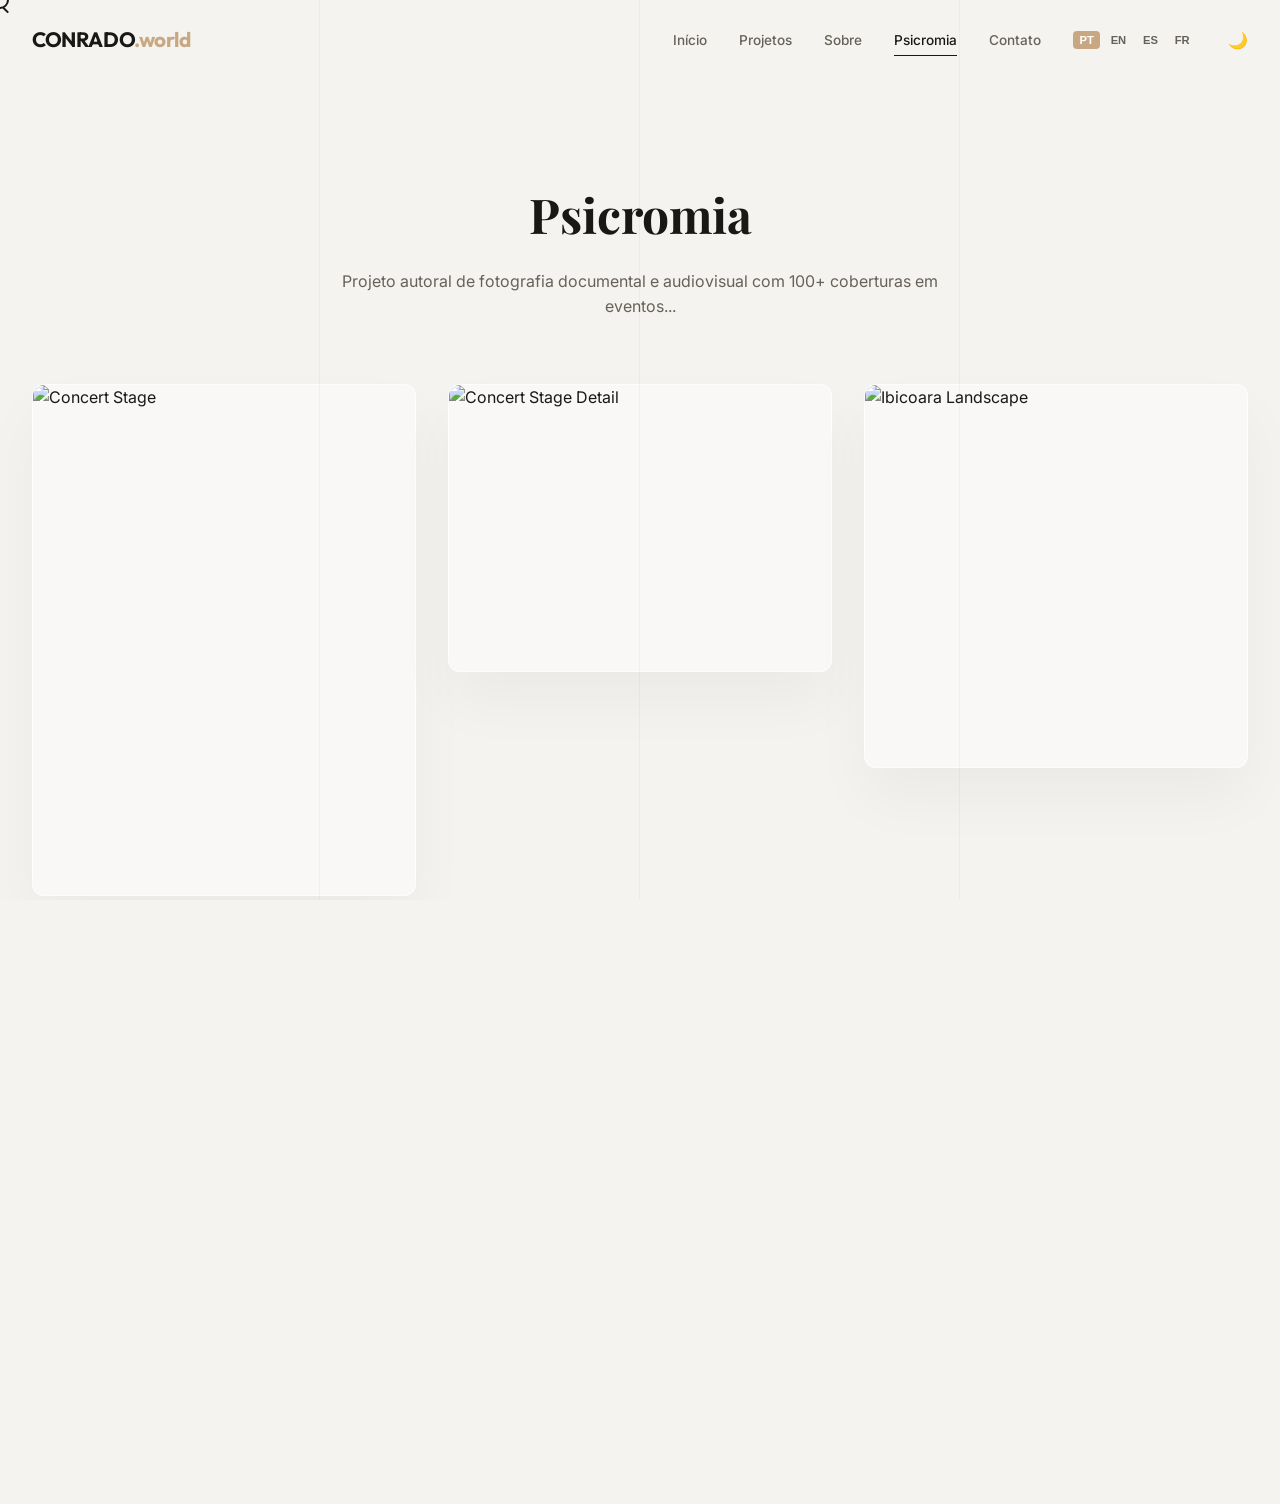
==== pages/fotografia.html @ 5602d6cd "Conrado Portfolio V1" ====
<!DOCTYPE html>
<html lang="pt">
<head>
  <meta charset="UTF-8">
  <meta name="viewport" content="width=device-width, initial-scale=1.0">
  <title>Psicromia — Fotografia Documental & Audiovisual</title>
  
  <link rel="stylesheet" href="../style.css">
  <style>
    /* Fullscreen editorial masonry/grid style for Psicromia gallery */
    .gallery-container {
      max-width: 1400px;
      margin: 4rem auto;
      padding: 0 var(--gutter);
    }
    
    .gallery-header {
      margin-bottom: 4rem;
      text-align: center;
    }
    
    .gallery-grid {
      display: grid;
      grid-template-columns: repeat(3, 1fr);
      gap: 2rem;
    }
    
    .gallery-item {
      position: relative;
      border-radius: 12px;
      overflow: hidden;
      aspect-ratio: 1/1;
      background-color: var(--glass-bg);
      border: 1px solid var(--glass-border);
      box-shadow: var(--card-shadow);
      cursor: none;
    }
    
    .gallery-item:nth-child(3n+1) {
      aspect-ratio: 3/4;
    }
    
    .gallery-item:nth-child(3n+2) {
      aspect-ratio: 4/3;
    }
    
    .gallery-item img {
      width: 100%;
      height: 100%;
      object-fit: cover;
      transition: transform 0.8s cubic-bezier(0.16, 1, 0.3, 1);
    }
    
    .gallery-item:hover img {
      transform: scale(1.06);
    }
    
    .gallery-item__overlay {
      position: absolute;
      top: 0;
      left: 0;
      width: 100%;
      height: 100%;
      background: linear-gradient(to top, rgba(0, 0, 0, 0.6), transparent);
      opacity: 0;
      display: flex;
      align-items: flex-end;
      padding: 1.5rem;
      transition: opacity 0.3s ease;
      color: #fff;
    }
    
    .gallery-item:hover .gallery-item__overlay {
      opacity: 1;
    }
    
    .gallery-item__caption {
      font-family: var(--font-serif);
      font-size: 1.2rem;
      font-weight: 500;
    }
  </style>
</head>
<body style="padding-top: calc(var(--header-height) + 2rem);">

  <!-- Background lines -->
  <div class="grid-bg">
    <div class="grid-line"></div>
    <div class="grid-line"></div>
    <div class="grid-line"></div>
    <div class="grid-line"></div>
  </div>

  <div class="custom-cursor" id="cursor"></div>

  <!-- Header -->
  <header class="header">
    <a href="../index.html" class="logo">CONRADO<span>.world</span></a>
    
    <nav class="nav">
      <ul class="nav__list">
        <li><a href="../index.html#home" class="nav__link" data-i18n="nav.home">Início</a></li>
        <li><a href="../index.html#projetos" class="nav__link" data-i18n="nav.projects">Projetos</a></li>
        <li><a href="sobre.html" class="nav__link" data-i18n="nav.about">Sobre</a></li>
        <li><a href="fotografia.html" class="nav__link active" data-i18n="nav.photo">Psicromia</a></li>
        <li><a href="../index.html#contato" class="nav__link" data-i18n="nav.contact">Contato</a></li>
      </ul>
      
      <div class="lang-switcher">
        <button class="lang-btn active" onclick="switchLanguage('pt')">PT</button>
        <button class="lang-btn" onclick="switchLanguage('en')">EN</button>
        <button class="lang-btn" onclick="switchLanguage('es')">ES</button>
        <button class="lang-btn" onclick="switchLanguage('fr')">FR</button>
      </div>

      <button class="theme-toggle" id="theme-toggle-btn">🌙</button>
    </nav>
  </header>

  <main class="gallery-container">
    
    <div class="gallery-header">
      <h1 style="font-family: var(--font-serif); font-size: 3rem; margin-bottom: 1rem;" data-i18n="nav.photo">Psicromia</h1>
      <p style="color: var(--text-muted); max-width: 600px; margin: 0 auto;" data-i18n="cv.psicromia.desc">
        Projeto autoral de fotografia documental e audiovisual com 100+ coberturas em eventos...
      </p>
    </div>

    <!-- Masonry grid of beautiful documentary assets -->
    <div class="gallery-grid">
      <div class="gallery-item">
        <img src="https://images.unsplash.com/photo-1514525253161-7a46d19cd819?auto=format&fit=crop&w=800&q=80" alt="Concert Stage">
        <div class="gallery-item__overlay">
          <div class="gallery-item__caption">Festival de Inverno — Curitiba, PR</div>
        </div>
      </div>

      <div class="gallery-item">
        <img src="https://images.unsplash.com/photo-1470225620780-dba8ba36b745?auto=format&fit=crop&w=800&q=80" alt="Concert Stage Detail">
        <div class="gallery-item__overlay">
          <div class="gallery-item__caption">Show Autoral — Teatro Paiol</div>
        </div>
      </div>

      <div class="gallery-item">
        <img src="https://images.unsplash.com/photo-1464822759023-fed622ff2c3b?auto=format&fit=crop&w=800&q=80" alt="Ibicoara Landscape">
        <div class="gallery-item__overlay">
          <div class="gallery-item__caption">Raízes de Ibicoara — Bahia</div>
        </div>
      </div>

      <div class="gallery-item">
        <img src="https://images.unsplash.com/photo-1556742049-0cfed4f6a45d?auto=format&fit=crop&w=800&q=80" alt="Artisan craft maker">
        <div class="gallery-item__overlay">
          <div class="gallery-item__caption">SURU Making Of — Marcenaria Fabtech</div>
        </div>
      </div>

      <div class="gallery-item">
        <img src="https://images.unsplash.com/photo-1511671782779-c97d3d27a1d4?auto=format&fit=crop&w=800&q=80" alt="Live Event Microphone">
        <div class="gallery-item__overlay">
          <div class="gallery-item__caption">NASA Space Apps — Mentoria & Facilitação</div>
        </div>
      </div>

      <div class="gallery-item">
        <img src="https://images.unsplash.com/photo-1543157145-f78b636d023d?auto=format&fit=crop&w=800&q=80" alt="Etinografic Documental portrait">
        <div class="gallery-item__overlay">
          <div class="gallery-item__caption">Documentário Etnográfico — AIC</div>
        </div>
      </div>
    </div>

  </main>

  <script src="../translations.js"></script>
  <script>
    let currentLanguage = 'pt';
    let currentTheme = 'light';

    const cursor = document.getElementById('cursor');
    let mouseX = 0, mouseY = 0;
    let cursorX = 0, cursorY = 0;

    window.addEventListener('DOMContentLoaded', () => {
      initTheme();
      initLanguage();

      document.addEventListener('mousemove', (e) => {
        mouseX = e.clientX;
        mouseY = e.clientY;
      });
      animateCursor();
      addCursorInteractions();
    });

    function initLanguage() {
      const savedLang = localStorage.getItem('language');
      currentLanguage = (savedLang && ['pt', 'en', 'es', 'fr'].includes(savedLang)) ? savedLang : 'pt';
      updateLanguageUI();
    }

    function switchLanguage(lang) {
      currentLanguage = lang;
      localStorage.setItem('language', lang);
      updateLanguageUI();
    }

    function updateLanguageUI() {
      document.querySelectorAll('.lang-btn').forEach(btn => {
        if (btn.getAttribute('onclick').includes(currentLanguage)) {
          btn.classList.add('active');
        } else {
          btn.classList.remove('active');
        }
      });

      document.querySelectorAll('[data-i18n]').forEach(el => {
        const key = el.getAttribute('data-i18n');
        if (translations[currentLanguage] && translations[currentLanguage][key]) {
          el.innerText = translations[currentLanguage][key];
        }
      });
    }

    function initTheme() {
      const savedTheme = localStorage.getItem('theme');
      currentTheme = savedTheme ? savedTheme : 'light';
      document.body.setAttribute('data-theme', currentTheme);
      document.getElementById('theme-toggle-btn').innerText = currentTheme === 'dark' ? '☀️' : '🌙';
      
      document.getElementById('theme-toggle-btn').addEventListener('click', () => {
        currentTheme = currentTheme === 'light' ? 'dark' : 'light';
        document.body.setAttribute('data-theme', currentTheme);
        localStorage.setItem('theme', currentTheme);
        document.getElementById('theme-toggle-btn').innerText = currentTheme === 'dark' ? '☀️' : '🌙';
      });
    }

    function animateCursor() {
      cursorX += (mouseX - cursorX) * 0.15;
      cursorY += (mouseY - cursorY) * 0.15;
      cursor.style.left = `${cursorX}px`;
      cursor.style.top = `${cursorY}px`;
      requestAnimationFrame(animateCursor);
    }

    function addCursorInteractions() {
      document.querySelectorAll('a, button, .gallery-item').forEach(el => {
        el.addEventListener('mouseenter', () => {
          if (el.classList.contains('gallery-item')) {
            cursor.classList.add('project-hover');
            cursor.innerText = '📷';
          } else {
            cursor.classList.add('hovered');
          }
        });
        el.addEventListener('mouseleave', () => {
          cursor.classList.remove('hovered');
          cursor.classList.remove('project-hover');
          cursor.innerText = '';
        });
      });
    }
  </script>
</body>
</html>
---- style.css ----
/* ==========================================================================
   DESIGN SYSTEM & VARIABLES (Conrado's Portfolio)
   ========================================================================== */
@import url('https://fonts.googleapis.com/css2?family=Inter:wght@300;400;500;600;700&family=Playfair+Display:ital,wght@0,400;0,600;0,700;1,400&family=Outfit:wght@300;400;500;600;700&display=swap');

:root {
  /* Colors */
  --bg-color: #f5f3ef;
  --bg-dark-color: #0c0b09;
  --text-color: #1a1814;
  --text-muted: #666159;
  --accent-color: #c8a882;
  --accent-dark: #b08d63;
  --border-color: rgba(26, 24, 20, 0.08);
  --glass-bg: rgba(255, 255, 255, 0.45);
  --glass-border: rgba(255, 255, 255, 0.65);
  --card-shadow: 0 30px 60px rgba(0, 0, 0, 0.04);
  
  /* Fonts */
  --font-serif: 'Playfair Display', serif;
  --font-sans: 'Inter', sans-serif;
  --font-display: 'Outfit', sans-serif;
  
  /* Layout */
  --gutter: 2rem;
  --header-height: 80px;
  
  /* Transitions */
  --transition-smooth: all 0.8s cubic-bezier(0.16, 1, 0.3, 1);
  --transition-fast: all 0.25s cubic-bezier(0.16, 1, 0.3, 1);
}

[data-theme="dark"] {
  --bg-color: #0c0b09;
  --text-color: #f5f3ef;
  --text-muted: #a39c94;
  --border-color: rgba(245, 243, 239, 0.08);
  --glass-bg: rgba(12, 11, 9, 0.55);
  --glass-border: rgba(245, 243, 239, 0.12);
  --card-shadow: 0 30px 60px rgba(0, 0, 0, 0.4);
}

/* ==========================================================================
   RESET & BASE STYLES
   ========================================================================== */
*, *::before, *::after {
  box-sizing: border-box;
  margin: 0;
  padding: 0;
}

html, body {
  width: 100%;
  height: 100vh;
  overflow: hidden; /* Lock viewport! No vertical scroll */
  font-size: 16px;
  -webkit-font-smoothing: antialiased;
}

body {
  background-color: var(--bg-color);
  color: var(--text-color);
  font-family: var(--font-sans);
  line-height: 1.6;
  transition: background-color 0.8s var(--transition-smooth), color 0.8s var(--transition-smooth);
  cursor: none;
}

a, button {
  cursor: none;
}

/* ==========================================================================
   GRID BACKGROUND & CANVAS
   ========================================================================== */
.grid-bg {
  position: fixed;
  top: 0;
  left: 0;
  width: 100%;
  height: 100%;
  pointer-events: none;
  z-index: 1;
  display: grid;
  grid-template-columns: repeat(4, 1fr);
  opacity: 0.03;
}
.grid-line {
  border-right: 1px solid var(--text-color);
  height: 100%;
}
.grid-line:last-child {
  border-right: none;
}

#particles-canvas {
  position: fixed;
  top: 0;
  left: 0;
  width: 100%;
  height: 100%;
  pointer-events: none;
  z-index: 2;
}

/* ==========================================================================
   CUSTOM CURSOR & MAGNIFIER LENS
   ========================================================================== */
.custom-cursor {
  width: 18px;
  height: 18px;
  border: 2px solid var(--text-color);
  background-color: transparent;
  border-radius: 50%;
  position: fixed;
  transform: translate(-50%, -50%);
  pointer-events: none;
  z-index: 10000;
  transition: opacity 0.25s ease, transform 0.25s ease, border-color 0.25s ease;
}

.custom-cursor::after {
  content: '';
  position: absolute;
  width: 7px;
  height: 2px;
  background-color: var(--text-color);
  bottom: -2px;
  right: -4px;
  transform: rotate(45deg);
  transform-origin: left top;
  transition: background-color 0.25s ease;
}

/* Cursor Hovering clickable links */
.custom-cursor.hovered {
  transform: translate(-50%, -50%) scale(1.3);
  border-color: var(--accent-color);
}

.custom-cursor.hovered::after {
  background-color: var(--accent-color);
}

/* Magnifier Lens Lens Overlay */
.magnifier-lens {
  position: fixed;
  width: 240px;
  height: 240px;
  border-radius: 50%;
  border: 2px solid #c8a882;
  box-shadow: 0 15px 45px rgba(0, 0, 0, 0.3);
  pointer-events: none;
  z-index: 10005;
  transform: translate(-50%, -50%);
  background-repeat: no-repeat;
  background-size: 350% 350%; /* 3.5x Zoom */
  display: none; /* Hidden by default */
}

.custom-cursor.project-hover {
  width: 80px;
  height: 80px;
  background-color: var(--accent-color);
  border-color: var(--accent-color);
  color: #fff;
  font-size: 10px;
  font-family: var(--font-display);
  font-weight: 600;
  letter-spacing: 0.05em;
  text-transform: uppercase;
  box-shadow: 0 10px 25px rgba(200, 168, 130, 0.25);
}

/* ==========================================================================
   LOADER (INTRO ANIMATION)
   ========================================================================== */
.site-loader {
  position: fixed;
  top: 0;
  left: 0;
  width: 100%;
  height: 100%;
  background-color: var(--bg-dark-color);
  color: #fff;
  z-index: 11000;
  display: flex;
  flex-direction: column;
  justify-content: center;
  align-items: center;
  padding: var(--gutter);
}

.site-loader__content {
  font-family: var(--font-serif);
  font-size: clamp(2rem, 5vw, 4rem);
  text-align: center;
}

.site-loader__word {
  font-family: var(--font-display);
  font-weight: 700;
  color: var(--accent-color);
  font-size: clamp(2.5rem, 6vw, 4.5rem);
  margin-top: 1rem;
}

.site-loader__progress {
  position: absolute;
  bottom: 10%;
  width: 200px;
  display: flex;
  flex-direction: column;
  align-items: center;
  gap: 0.5rem;
}

.site-loader__percent {
  font-size: 0.8rem;
  opacity: 0.7;
}

.site-loader__bar {
  width: 100%;
  height: 1px;
  background-color: rgba(255, 255, 255, 0.1);
  position: relative;
}

.site-loader__bar-fill {
  position: absolute;
  top: 0;
  left: 0;
  height: 100%;
  width: 0%;
  background-color: var(--accent-color);
}

/* ==========================================================================
   HEADER & NAVIGATION
   ========================================================================== */
.header {
  position: fixed;
  top: 0;
  left: 0;
  width: 100%;
  height: var(--header-height);
  padding: 0 var(--gutter);
  display: flex;
  justify-content: space-between;
  align-items: center;
  z-index: 900;
  pointer-events: none;
}

.logo {
  font-family: var(--font-display);
  font-weight: 700;
  font-size: 1.3rem;
  text-decoration: none;
  color: var(--text-color);
  letter-spacing: -0.02em;
  pointer-events: auto;
}

.logo span {
  color: var(--accent-color);
}

.nav {
  display: flex;
  align-items: center;
  gap: 2rem;
  pointer-events: auto;
}

.nav__list {
  display: flex;
  list-style: none;
  gap: 2rem;
}

.nav__link {
  font-family: var(--font-sans);
  font-size: 0.85rem;
  font-weight: 500;
  text-decoration: none;
  color: var(--text-muted);
  transition: var(--transition-fast);
  position: relative;
  padding: 0.5rem 0;
}

.nav__link::after {
  content: '';
  position: absolute;
  bottom: 0;
  left: 0;
  width: 0%;
  height: 1.5px;
  background-color: var(--text-color);
  transition: var(--transition-fast);
}

.nav__link:hover, .nav__link.active {
  color: var(--text-color);
}

.nav__link:hover::after, .nav__link.active::after {
  width: 100%;
}

.lang-switcher {
  display: flex;
  gap: 0.25rem;
}

.lang-btn {
  background: none;
  border: none;
  color: var(--text-muted);
  font-size: 0.7rem;
  font-weight: 700;
  padding: 0.2rem 0.4rem;
  border-radius: 4px;
  transition: var(--transition-fast);
}

.lang-btn.active {
  color: #fff;
  background-color: var(--accent-color);
}

.theme-toggle {
  background: none;
  border: none;
  color: var(--text-color);
  font-size: 1rem;
}

/* ==========================================================================
   VIEWPORTS & CONTAINER SWITCHER
   ========================================================================== */
.main-viewport {
  position: relative;
  width: 100%;
  height: 100vh;
  z-index: 5;
}

.view-container {
  position: absolute;
  top: 0;
  left: 0;
  width: 100%;
  height: 100%;
  display: flex;
  align-items: center;
  justify-content: center;
  opacity: 0;
  pointer-events: none;
  transition: opacity 0.8s var(--transition-smooth);
}

.view-container.active {
  opacity: 1;
  pointer-events: auto;
}

/* Selector buttons for visual styles */
.visualizer-select {
  position: fixed;
  bottom: 2.5rem;
  left: 50%;
  transform: translateX(-50%);
  display: none !important;
  gap: 0.5rem;
  padding: 0.35rem;
  background-color: var(--glass-bg);
  border: 1px solid var(--glass-border);
  border-radius: 30px;
  backdrop-filter: blur(15px);
  -webkit-backdrop-filter: blur(15px);
  box-shadow: var(--card-shadow);
  z-index: 800;
}

.vis-btn {
  background: none;
  border: none;
  font-family: var(--font-sans);
  font-size: 0.8rem;
  font-weight: 600;
  padding: 0.6rem 1.2rem;
  border-radius: 20px;
  color: var(--text-muted);
  transition: var(--transition-fast);
}

.vis-btn.active {
  background-color: var(--text-color);
  color: var(--bg-color);
}

/* ==========================================================================
   ORBIT / PERSPECTIVE SPACE
   ========================================================================== */
.orbit-space {
  position: relative;
  width: 100%;
  height: 100%;
  display: flex;
  align-items: center;
  justify-content: center;
  perspective: 1200px;
  overflow: hidden;
}

.orbit-center {
  font-family: var(--font-serif);
  font-size: clamp(1.2rem, 3.2vw, 2.2rem); /* Decreased text size */
  font-weight: 700;
  color: var(--text-color);
  text-align: center;
  pointer-events: none;
  z-index: 10;
  letter-spacing: -0.02em;
  opacity: 0.95;
  transition: transform 0.1s ease;
}

/* Back buttons inside views */
.psicromia-back-btn, .cascade-back-btn {
  position: fixed;
  top: 5.5rem;
  left: 2rem;
  background-color: var(--glass-bg);
  border: 1.5px solid var(--glass-border);
  backdrop-filter: blur(15px);
  -webkit-backdrop-filter: blur(15px);
  padding: 0.6rem 1.3rem; 
  border-radius: 30px;
  font-family: var(--font-sans);
  font-size: 0.8rem;
  font-weight: 600;
  color: var(--text-color);
  box-shadow: var(--card-shadow);
  z-index: 1010;
  transition: var(--transition-fast);
}

.psicromia-back-btn:hover, .cascade-back-btn:hover {
  background-color: var(--text-color);
  color: var(--bg-color);
  transform: translateY(-2px);
}

.cascade-back-btn {
  opacity: 0;
  pointer-events: none;
  transform: translateY(-10px);
}

.orbit-ring {
  position: absolute;
  width: 100%;
  height: 100%;
  top: 0;
  left: 0;
  transform-style: preserve-3d;
}

/* Morph-card blurred background to support mismatched aspect ratios (Portrait/Landscape) */
.morph-card__blur-bg {
  display: none;
}

.morph-card img {
  position: relative;
  width: 100%;
  height: 100%;
  object-fit: cover;
  z-index: 2;
  transition: transform 0.6s ease;
}

/* PSICROMIA 3D PHOTO GALLERY (View 3) */
.psicromia-space {
  width: 100%;
  height: 100%;
  display: flex;
  align-items: center;
  justify-content: center;
  perspective: 1500px;
  overflow: hidden;
}

.psicromia-track {
  position: relative;
  width: 900px;
  height: 520px;
  transform-style: preserve-3d;
}

.psicromia-photo-card {
  position: absolute;
  width: 75vw;
  height: calc(100vh - 220px);
  max-width: 1000px;
  max-height: 600px;
  left: 50%;
  top: 50%;
  transform: translate(-50%, -50%);
  background-color: #0c0b09; /* Dark premium backdrop */
  border: 1.5px solid rgba(255, 255, 255, 0.12);
  border-radius: 16px;
  box-shadow: var(--card-shadow);
  overflow: hidden;
  transition: var(--transition-smooth);
  transform-style: preserve-3d;
  will-change: transform, opacity;
}

[data-theme="dark"] .psicromia-photo-card {
  box-shadow: none;
}

.psicromia-photo-card__blur {
  position: absolute;
  top: 0;
  left: 0;
  width: 100%;
  height: 100%;
  background-size: cover;
  background-position: center;
  filter: blur(40px) brightness(0.45);
  transform: scale(1.1);
  z-index: 1;
  display: block; /* Enable backdrop blur for fullscreen gallery */
}

.psicromia-photo-card img {
  position: relative;
  width: 100%;
  height: 100%;
  object-fit: contain;
  z-index: 2;
}




/* ==========================================================================
   MAPPING UNIFIED CARDS (.morph-card)
   ========================================================================== */
.morph-card {
  position: absolute;
  width: 300px;
  height: 200px;
  left: 50%;
  top: 50%;
  margin-left: -150px;
  margin-top: -100px;
  background-color: var(--glass-bg);
  border: 1.5px solid var(--glass-border);
  border-radius: 12px;
  box-shadow: var(--card-shadow);
  overflow: hidden;
  transform-origin: center center;
  user-select: none;
  transition: border-color 0.4s ease, box-shadow 0.4s ease, width 0.3s ease, height 0.3s ease, margin 0.3s ease;
  transform-style: preserve-3d;
  will-change: transform, opacity;
}

.morph-card img {
  position: relative;
  width: 100%;
  height: 100%;
  object-fit: cover;
  pointer-events: none;
  z-index: 2;
  transition: transform 0.6s ease;
}

.morph-card:hover {
  border-color: var(--accent-color);
  box-shadow: 0 20px 40px rgba(200, 168, 130, 0.15);
}

/* Metadata Overlay for Active Cascade Cards */
.morph-card__info {
  display: none !important;
}

/* ==========================================================================
   PROJECT INFO PANEL (MOMENT 2 - CASCADE 3D)
   ========================================================================== */
.project-info-panel {
  position: fixed;
  bottom: 2.5rem;
  right: 3rem;
  width: 400px;
  background-color: var(--glass-bg);
  border: 1.5px solid var(--glass-border);
  backdrop-filter: blur(20px);
  -webkit-backdrop-filter: blur(20px);
  padding: 2.2rem;
  border-radius: 16px;
  box-shadow: var(--card-shadow);
  z-index: 850;
  pointer-events: auto;
  transition: border-color 0.4s ease, box-shadow 0.4s ease;
}

.project-info-panel:hover {
  border-color: var(--accent-color);
  box-shadow: 0 20px 40px rgba(200, 168, 130, 0.12);
}

.project-info-panel__meta {
  display: flex;
  align-items: center;
  gap: 0.8rem;
  margin-bottom: 0.8rem;
  font-family: var(--font-display);
  font-size: 0.75rem;
  font-weight: 600;
  text-transform: uppercase;
  letter-spacing: 0.05em;
}

.project-info-panel__year {
  background-color: var(--text-color);
  color: var(--bg-color);
  padding: 0.2rem 0.5rem;
  border-radius: 4px;
}

.project-info-panel__tags {
  color: var(--accent-dark);
}

.project-info-panel__title {
  font-family: var(--font-serif);
  font-size: 2rem;
  font-weight: 700;
  line-height: 1.15;
  color: var(--text-color);
  margin-bottom: 0.4rem;
}

.project-info-panel__subtitle {
  font-family: var(--font-display);
  font-size: 0.95rem;
  font-weight: 500;
  color: var(--accent-color);
  margin-bottom: 1.2rem;
  letter-spacing: 0.01em;
}

.project-info-panel__divider {
  width: 40px;
  height: 2px;
  background-color: var(--border-color);
  margin-bottom: 1.2rem;
}

.project-info-panel__desc {
  font-family: var(--font-sans);
  font-size: 0.9rem;
  line-height: 1.6;
  color: var(--text-muted);
}

.morph-card__title {
  font-family: var(--font-serif);
  font-size: 1.6rem;
  margin-bottom: 0.3rem;
  font-weight: 600;
}

.morph-card__desc {
  font-size: 0.8rem;
  opacity: 0.8;
  line-height: 1.4;
}

/* ==========================================================================
   SLIDING GLASS PANELS (Sobre / Contato)
   ========================================================================== */
.panel-overlay {
  position: fixed;
  top: 0;
  left: 0;
  width: 100%;
  height: 100%;
  background-color: rgba(0, 0, 0, 0.25);
  z-index: 1000;
  opacity: 0;
  pointer-events: none;
  transition: opacity 0.6s ease;
  backdrop-filter: blur(5px);
}

.panel-overlay.active {
  opacity: 1;
  pointer-events: auto;
}

/* Slide out CV panel */
.panel-sobre {
  position: fixed;
  top: 0;
  left: -600px;
  width: 550px;
  height: 100%;
  background-color: var(--glass-bg);
  border-right: 1px solid var(--glass-border);
  backdrop-filter: blur(25px);
  -webkit-backdrop-filter: blur(25px);
  box-shadow: 20px 0 80px rgba(0, 0, 0, 0.05);
  z-index: 1005;
  padding: 6rem 3rem 4rem;
  display: flex;
  flex-direction: column;
  overflow-y: auto;
  transition: transform 0.8s cubic-bezier(0.16, 1, 0.3, 1);
}

.panel-sobre.active {
  transform: translateX(600px);
}

/* Scrollbar inside the Panel */
.panel-sobre::-webkit-scrollbar {
  width: 4px;
}
.panel-sobre::-webkit-scrollbar-thumb {
  background: var(--accent-color);
  border-radius: 2px;
}

.panel-close {
  position: absolute;
  top: 2rem;
  right: 2rem;
  background: none;
  border: none;
  font-family: var(--font-display);
  font-size: 0.8rem;
  font-weight: 700;
  letter-spacing: 0.1em;
  text-transform: uppercase;
  color: var(--text-color);
}

/* Modal Contact panel */
.panel-contato {
  position: fixed;
  top: 50%;
  left: 50%;
  transform: translate(-50%, -40%);
  width: 500px;
  background-color: var(--glass-bg);
  border: 1px solid var(--glass-border);
  backdrop-filter: blur(25px);
  -webkit-backdrop-filter: blur(25px);
  box-shadow: var(--card-shadow);
  border-radius: 16px;
  z-index: 1005;
  padding: 3.5rem;
  opacity: 0;
  pointer-events: none;
  transition: transform 0.6s cubic-bezier(0.16, 1, 0.3, 1), opacity 0.6s ease;
}

.panel-contato.active {
  transform: translate(-50%, -50%);
  opacity: 1;
  pointer-events: auto;
}

.input-field {
  width: 100%;
  padding: 0.85rem 1rem;
  background: rgba(255, 255, 255, 0.1);
  border: 1px solid var(--border-color);
  color: var(--text-color);
  font-family: var(--font-sans);
  border-radius: 8px;
  margin-bottom: 1rem;
  transition: var(--transition-fast);
}

.input-field:focus {
  outline: none;
  border-color: var(--accent-color);
  background: rgba(255, 255, 255, 0.2);
}

.btn-submit {
  width: 100%;
  padding: 0.85rem;
  background: var(--text-color);
  color: var(--bg-color);
  border: none;
  border-radius: 8px;
  font-family: var(--font-sans);
  font-weight: 600;
  transition: var(--transition-fast);
}

.btn-submit:hover {
  opacity: 0.9;
}

/* ==========================================================================
   CV STYLING INSIDE THE PANEL
   ========================================================================== */
.cv-section-title {
  font-family: var(--font-serif);
  font-size: 1.8rem;
  margin: 2rem 0 1.5rem;
  border-bottom: 1px solid var(--border-color);
  padding-bottom: 0.5rem;
}

.cv-item {
  margin-bottom: 2rem;
}

.cv-date {
  font-family: var(--font-display);
  font-size: 0.8rem;
  font-weight: 700;
  color: var(--accent-color);
  margin-bottom: 0.15rem;
}

.cv-title {
  font-family: var(--font-sans);
  font-size: 1.05rem;
  font-weight: 700;
  margin-bottom: 0.2rem;
}

.cv-subtitle {
  font-size: 0.85rem;
  font-weight: 600;
  color: var(--text-muted);
  margin-bottom: 0.5rem;
}

.cv-desc {
  font-size: 0.85rem;
  color: var(--text-muted);
  line-height: 1.5;
}

/* ==========================================================================
   FALLBACK / RESPONSIVE (Simple bento grid on mobile/small screens)
   ========================================================================== */
@media (max-width: 768px) {
  body {
    overflow-y: auto;
    height: auto;
    cursor: default;
  }
  .custom-cursor {
    display: none !important;
  }
  .visualizer-select {
    display: none;
  }
  .project-info-panel {
    display: none !important;
  }
  .view-container {
    position: relative;
    height: auto;
    opacity: 1;
    pointer-events: auto;
    display: block;
    padding: var(--header-height) var(--gutter) var(--gutter);
  }
  .orbit-center {
    font-size: 3rem;
  }
  .orbit-ring {
    display: none;
  }
}
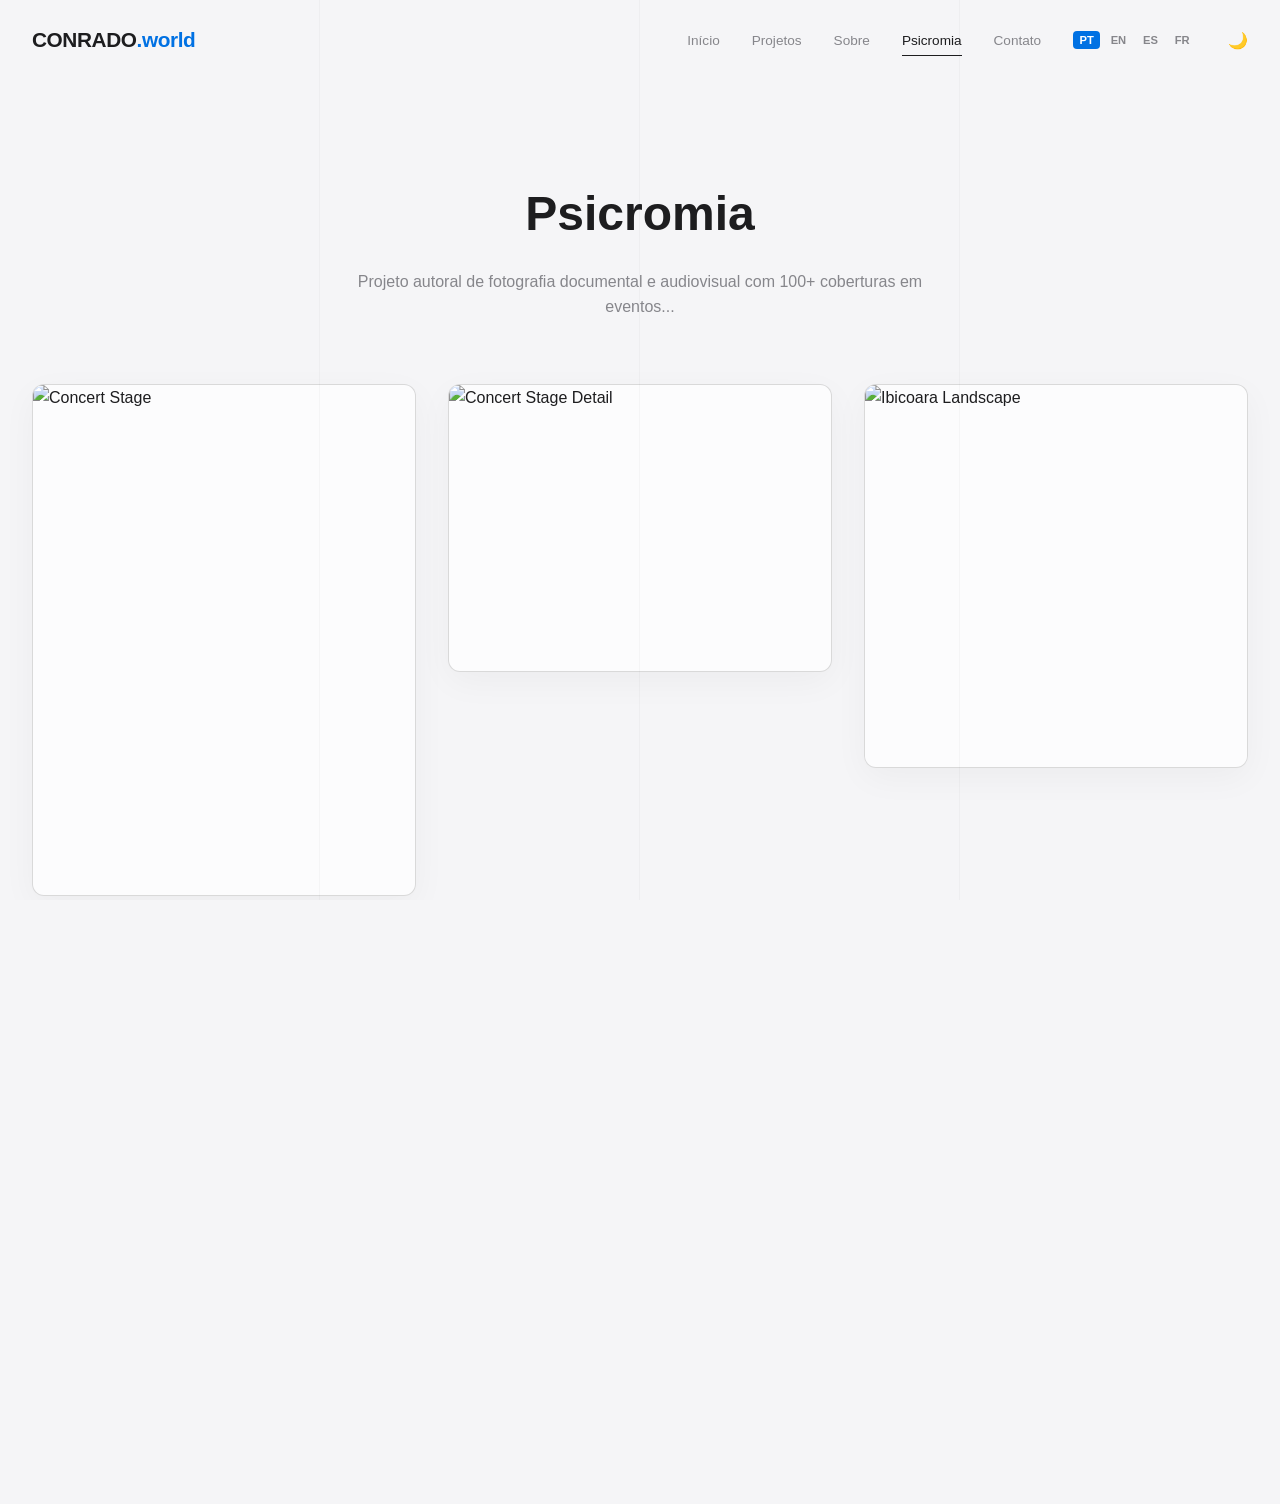
==== commit 5bb6341b: "SEO/OG tags, contact form fix, shared.js, GSAP fallback, .gitignore" ====
--- a/pages/fotografia.html
+++ b/pages/fotografia.html
@@ -4,6 +4,13 @@
   <meta charset="UTF-8">
   <meta name="viewport" content="width=device-width, initial-scale=1.0">
   <title>Psicromia — Fotografia Documental & Audiovisual</title>
+  
+  <meta name="description" content="Projeto autoral de fotografia documental e audiovisual por João Conrado — 100+ coberturas em eventos culturais.">
+  <meta property="og:title" content="Psicromia — Fotografia Documental & Audiovisual">
+  <meta property="og:description" content="Projeto autoral de fotografia documental e audiovisual com 100+ coberturas em eventos culturais.">
+  <meta property="og:url" content="https://portfolio.vercel.app/fotografia">
+  <meta property="og:type" content="website">
+  <meta name="twitter:card" content="summary_large_image">
   
   <link rel="stylesheet" href="../style.css">
   <style>
@@ -174,94 +181,6 @@
   </main>
 
   <script src="../translations.js"></script>
-  <script>
-    let currentLanguage = 'pt';
-    let currentTheme = 'light';
-
-    const cursor = document.getElementById('cursor');
-    let mouseX = 0, mouseY = 0;
-    let cursorX = 0, cursorY = 0;
-
-    window.addEventListener('DOMContentLoaded', () => {
-      initTheme();
-      initLanguage();
-
-      document.addEventListener('mousemove', (e) => {
-        mouseX = e.clientX;
-        mouseY = e.clientY;
-      });
-      animateCursor();
-      addCursorInteractions();
-    });
-
-    function initLanguage() {
-      const savedLang = localStorage.getItem('language');
-      currentLanguage = (savedLang && ['pt', 'en', 'es', 'fr'].includes(savedLang)) ? savedLang : 'pt';
-      updateLanguageUI();
-    }
-
-    function switchLanguage(lang) {
-      currentLanguage = lang;
-      localStorage.setItem('language', lang);
-      updateLanguageUI();
-    }
-
-    function updateLanguageUI() {
-      document.querySelectorAll('.lang-btn').forEach(btn => {
-        if (btn.getAttribute('onclick').includes(currentLanguage)) {
-          btn.classList.add('active');
-        } else {
-          btn.classList.remove('active');
-        }
-      });
-
-      document.querySelectorAll('[data-i18n]').forEach(el => {
-        const key = el.getAttribute('data-i18n');
-        if (translations[currentLanguage] && translations[currentLanguage][key]) {
-          el.innerText = translations[currentLanguage][key];
-        }
-      });
-    }
-
-    function initTheme() {
-      const savedTheme = localStorage.getItem('theme');
-      currentTheme = savedTheme ? savedTheme : 'light';
-      document.body.setAttribute('data-theme', currentTheme);
-      document.getElementById('theme-toggle-btn').innerText = currentTheme === 'dark' ? '☀️' : '🌙';
-      
-      document.getElementById('theme-toggle-btn').addEventListener('click', () => {
-        currentTheme = currentTheme === 'light' ? 'dark' : 'light';
-        document.body.setAttribute('data-theme', currentTheme);
-        localStorage.setItem('theme', currentTheme);
-        document.getElementById('theme-toggle-btn').innerText = currentTheme === 'dark' ? '☀️' : '🌙';
-      });
-    }
-
-    function animateCursor() {
-      cursorX += (mouseX - cursorX) * 0.15;
-      cursorY += (mouseY - cursorY) * 0.15;
-      cursor.style.left = `${cursorX}px`;
-      cursor.style.top = `${cursorY}px`;
-      requestAnimationFrame(animateCursor);
-    }
-
-    function addCursorInteractions() {
-      document.querySelectorAll('a, button, .gallery-item').forEach(el => {
-        el.addEventListener('mouseenter', () => {
-          if (el.classList.contains('gallery-item')) {
-            cursor.classList.add('project-hover');
-            cursor.innerText = '📷';
-          } else {
-            cursor.classList.add('hovered');
-          }
-        });
-        el.addEventListener('mouseleave', () => {
-          cursor.classList.remove('hovered');
-          cursor.classList.remove('project-hover');
-          cursor.innerText = '';
-        });
-      });
-    }
-  </script>
+  <script src="../js/shared.js"></script>
 </body>
 </html>
--- a/style.css
+++ b/style.css
@@ -4,40 +4,43 @@
 @import url('https://fonts.googleapis.com/css2?family=Inter:wght@300;400;500;600;700&family=Playfair+Display:ital,wght@0,400;0,600;0,700;1,400&family=Outfit:wght@300;400;500;600;700&display=swap');
 
 :root {
-  /* Colors */
-  --bg-color: #f5f3ef;
-  --bg-dark-color: #0c0b09;
-  --text-color: #1a1814;
-  --text-muted: #666159;
-  --accent-color: #c8a882;
-  --accent-dark: #b08d63;
-  --border-color: rgba(26, 24, 20, 0.08);
-  --glass-bg: rgba(255, 255, 255, 0.45);
-  --glass-border: rgba(255, 255, 255, 0.65);
-  --card-shadow: 0 30px 60px rgba(0, 0, 0, 0.04);
+  /* Apple HIG Colors (Light Mode) */
+  --bg-color: #f5f5f7;              /* Apple light gray background */
+  --bg-dark-color: #000000;         /* Apple True Black */
+  --text-color: #1d1d1f;            /* Apple primary dark text */
+  --text-muted: #86868b;            /* Apple secondary gray text */
+  --accent-color: #0071e3;          /* Apple System Blue */
+  --accent-dark: #005db3;           /* Apple Dark Blue */
+  --border-color: rgba(0, 0, 0, 0.14); /* Thin border */
+  --glass-bg: rgba(255, 255, 255, 0.7); /* Apple SystemMaterial */
+  --glass-border: rgba(0, 0, 0, 0.14);
+  --card-shadow: 0 10px 35px rgba(0, 0, 0, 0.04);
   
-  /* Fonts */
-  --font-serif: 'Playfair Display', serif;
-  --font-sans: 'Inter', sans-serif;
-  --font-display: 'Outfit', sans-serif;
+  /* Apple HIG Typography (SF Pro style stacks) */
+  --font-serif: -apple-system, BlinkMacSystemFont, "SF Pro Display", "SF Pro Icons", "Helvetica Neue", Helvetica, Arial, sans-serif;
+  --font-sans: -apple-system, BlinkMacSystemFont, "SF Pro Text", "Helvetica Neue", Helvetica, Arial, sans-serif;
+  --font-display: -apple-system, BlinkMacSystemFont, "SF Pro Display", "SF Pro Icons", "Helvetica Neue", Helvetica, Arial, sans-serif;
   
   /* Layout */
   --gutter: 2rem;
   --header-height: 80px;
   
-  /* Transitions */
-  --transition-smooth: all 0.8s cubic-bezier(0.16, 1, 0.3, 1);
-  --transition-fast: all 0.25s cubic-bezier(0.16, 1, 0.3, 1);
+  /* Apple-style spring animations */
+  --transition-smooth: all 0.6s cubic-bezier(0.16, 1, 0.3, 1);
+  --transition-fast: all 0.2s cubic-bezier(0.15, 1, 0.3, 1);
 }
 
 [data-theme="dark"] {
-  --bg-color: #0c0b09;
-  --text-color: #f5f3ef;
-  --text-muted: #a39c94;
-  --border-color: rgba(245, 243, 239, 0.08);
-  --glass-bg: rgba(12, 11, 9, 0.55);
-  --glass-border: rgba(245, 243, 239, 0.12);
-  --card-shadow: 0 30px 60px rgba(0, 0, 0, 0.4);
+  /* Apple HIG Colors (Dark Mode) */
+  --bg-color: #000000;              /* macOS True Black */
+  --text-color: #f5f5f7;            /* Apple light gray text */
+  --text-muted: #86868b;            /* Apple secondary text */
+  --border-color: rgba(255, 255, 255, 0.12);
+  --glass-bg: rgba(28, 28, 30, 0.75); /* macOS systemMaterialDark */
+  --glass-border: rgba(255, 255, 255, 0.12);
+  --card-shadow: 0 20px 40px rgba(0, 0, 0, 0.5);
+  --accent-color: #2997ff;          /* Apple System Blue Dark Mode */
+  --accent-dark: #0071e3;
 }
 
 /* ==========================================================================
@@ -63,11 +66,10 @@
   font-family: var(--font-sans);
   line-height: 1.6;
   transition: background-color 0.8s var(--transition-smooth), color 0.8s var(--transition-smooth);
-  cursor: none;
 }
 
 a, button {
-  cursor: none;
+  cursor: pointer;
 }
 
 /* ==========================================================================
@@ -106,71 +108,7 @@
 /* ==========================================================================
    CUSTOM CURSOR & MAGNIFIER LENS
    ========================================================================== */
-.custom-cursor {
-  width: 18px;
-  height: 18px;
-  border: 2px solid var(--text-color);
-  background-color: transparent;
-  border-radius: 50%;
-  position: fixed;
-  transform: translate(-50%, -50%);
-  pointer-events: none;
-  z-index: 10000;
-  transition: opacity 0.25s ease, transform 0.25s ease, border-color 0.25s ease;
-}
-
-.custom-cursor::after {
-  content: '';
-  position: absolute;
-  width: 7px;
-  height: 2px;
-  background-color: var(--text-color);
-  bottom: -2px;
-  right: -4px;
-  transform: rotate(45deg);
-  transform-origin: left top;
-  transition: background-color 0.25s ease;
-}
-
-/* Cursor Hovering clickable links */
-.custom-cursor.hovered {
-  transform: translate(-50%, -50%) scale(1.3);
-  border-color: var(--accent-color);
-}
-
-.custom-cursor.hovered::after {
-  background-color: var(--accent-color);
-}
-
-/* Magnifier Lens Lens Overlay */
-.magnifier-lens {
-  position: fixed;
-  width: 240px;
-  height: 240px;
-  border-radius: 50%;
-  border: 2px solid #c8a882;
-  box-shadow: 0 15px 45px rgba(0, 0, 0, 0.3);
-  pointer-events: none;
-  z-index: 10005;
-  transform: translate(-50%, -50%);
-  background-repeat: no-repeat;
-  background-size: 350% 350%; /* 3.5x Zoom */
-  display: none; /* Hidden by default */
-}
-
-.custom-cursor.project-hover {
-  width: 80px;
-  height: 80px;
-  background-color: var(--accent-color);
-  border-color: var(--accent-color);
-  color: #fff;
-  font-size: 10px;
-  font-family: var(--font-display);
-  font-weight: 600;
-  letter-spacing: 0.05em;
-  text-transform: uppercase;
-  box-shadow: 0 10px 25px rgba(200, 168, 130, 0.25);
-}
+/* Custom cursor and magnifier lens styles removed to use native browser cursor */
 
 /* ==========================================================================
    LOADER (INTRO ANIMATION)
@@ -360,6 +298,7 @@
   opacity: 0;
   pointer-events: none;
   transition: opacity 0.8s var(--transition-smooth);
+  transform-style: preserve-3d;
 }
 
 .view-container.active {
@@ -414,6 +353,7 @@
   justify-content: center;
   perspective: 1200px;
   overflow: hidden;
+  transform-style: preserve-3d;
 }
 
 .orbit-center {
@@ -435,16 +375,16 @@
   top: 5.5rem;
   left: 2rem;
   background-color: var(--glass-bg);
-  border: 1.5px solid var(--glass-border);
-  backdrop-filter: blur(15px);
-  -webkit-backdrop-filter: blur(15px);
-  padding: 0.6rem 1.3rem; 
-  border-radius: 30px;
+  border: 1px solid var(--glass-border);
+  backdrop-filter: blur(25px) saturate(140%);
+  -webkit-backdrop-filter: blur(25px) saturate(140%);
+  padding: 0.5rem 1.25rem; 
+  border-radius: 40px;
   font-family: var(--font-sans);
   font-size: 0.8rem;
-  font-weight: 600;
+  font-weight: 500;
   color: var(--text-color);
-  box-shadow: var(--card-shadow);
+  box-shadow: 0 4px 12px rgba(0, 0, 0, 0.05);
   z-index: 1010;
   transition: var(--transition-fast);
 }
@@ -470,9 +410,9 @@
   transform-style: preserve-3d;
 }
 
-/* Morph-card blurred background to support mismatched aspect ratios (Portrait/Landscape) */
+/* Morph-card background cover adjustment (removed heavy blur filter) */
 .morph-card__blur-bg {
-  display: none;
+  display: none !important;
 }
 
 .morph-card img {
@@ -484,67 +424,244 @@
   transition: transform 0.6s ease;
 }
 
-/* PSICROMIA 3D PHOTO GALLERY (View 3) */
+/* PSICROMIA / PROJECT DETAIL GRID GALLERY (View 3) */
 .psicromia-space {
   width: 100%;
   height: 100%;
-  display: flex;
-  align-items: center;
+  overflow-x: auto;
+  overflow-y: hidden;
+  padding: 140px 60px 60px 60px;
+  display: flex;
+  flex-direction: row;
+  align-items: center; /* center items vertically */
+  gap: 60px;
+  box-sizing: border-box;
+  scrollbar-width: thin;
+  scrollbar-color: rgba(134, 134, 139, 0.3) transparent;
+}
+
+/* Custom premium scrollbar for space container */
+.psicromia-space::-webkit-scrollbar {
+  height: 6px;
+  width: 6px;
+}
+.psicromia-space::-webkit-scrollbar-track {
+  background: transparent;
+}
+.psicromia-space::-webkit-scrollbar-thumb {
+  background: rgba(134, 134, 139, 0.3);
+  border-radius: 4px;
+}
+.psicromia-space::-webkit-scrollbar-thumb:hover {
+  background: rgba(134, 134, 139, 0.5);
+}
+
+.psicromia-track {
+  display: flex;
+  flex-direction: row;
+  align-items: center;
+  gap: 30px;
+  height: 55vh; /* restrict height so formats are preserved at a reasonable size */
+  max-height: 480px;
+  min-height: 280px;
+  width: auto;
+  box-sizing: border-box;
+}
+
+/* Editorial Project Detail Header */
+.project-detail-header {
+  width: 380px;
+  flex-shrink: 0;
+  margin: 0;
+  padding: 20px 0;
+  display: flex;
+  flex-direction: column;
   justify-content: center;
-  perspective: 1500px;
+  box-sizing: border-box;
+}
+
+.project-detail-header__meta {
+  display: flex;
+  gap: 15px;
+  font-size: 0.85rem;
+  font-weight: 600;
+  text-transform: uppercase;
+  letter-spacing: 0.08em;
+  color: var(--accent-color);
+  margin-bottom: 12px;
+}
+
+.project-detail-header__title {
+  font-family: var(--font-serif);
+  font-size: 3.2rem;
+  font-weight: 700;
+  line-height: 1.15;
+  color: var(--text-color);
+  margin-bottom: 16px;
+}
+
+.project-detail-header__desc {
+  font-size: 1.1rem;
+  line-height: 1.6;
+  color: var(--text-muted);
+  max-width: 100%;
+  margin: 0;
+}
+
+/* Bento Mosaic Cards */
+.mosaic-card {
+  position: relative;
+  background-color: transparent;
+  border: none;
+  border-radius: 16px;
   overflow: hidden;
-}
-
-.psicromia-track {
+  transition: transform 0.5s cubic-bezier(0.16, 1, 0.3, 1);
+  cursor: pointer;
+  height: 100%;
+  width: auto;
+  flex-shrink: 0;
+  display: flex;
+  align-items: center;
+}
+
+.mosaic-card:hover {
+  transform: translateY(-6px) scale(1.02);
+}
+
+.mosaic-card__blur-bg {
+  display: none !important;
+}
+
+.mosaic-card img, .mosaic-card video {
   position: relative;
-  width: 900px;
-  height: 520px;
-  transform-style: preserve-3d;
-}
-
-.psicromia-photo-card {
-  position: absolute;
-  width: 75vw;
-  height: calc(100vh - 220px);
-  max-width: 1000px;
-  max-height: 600px;
-  left: 50%;
-  top: 50%;
-  transform: translate(-50%, -50%);
-  background-color: #0c0b09; /* Dark premium backdrop */
-  border: 1.5px solid rgba(255, 255, 255, 0.12);
-  border-radius: 16px;
-  box-shadow: var(--card-shadow);
-  overflow: hidden;
-  transition: var(--transition-smooth);
-  transform-style: preserve-3d;
-  will-change: transform, opacity;
-}
-
-[data-theme="dark"] .psicromia-photo-card {
-  box-shadow: none;
-}
-
-.psicromia-photo-card__blur {
-  position: absolute;
+  height: 100%;
+  width: auto;
+  object-fit: contain;
+  display: block;
+  z-index: 2;
+  border-radius: 12px;
+  box-shadow: 0 15px 35px rgba(0, 0, 0, 0.06);
+  transition: transform 0.8s cubic-bezier(0.16, 1, 0.3, 1), box-shadow 0.3s ease;
+}
+
+body[data-theme="dark"] .mosaic-card img, body[data-theme="dark"] .mosaic-card video {
+  box-shadow: 0 15px 35px rgba(0, 0, 0, 0.45);
+}
+
+.mosaic-card:hover img, .mosaic-card:hover video {
+  transform: scale(1.015);
+  box-shadow: 0 20px 45px rgba(0, 0, 0, 0.12);
+}
+
+body[data-theme="dark"] .mosaic-card:hover img, body[data-theme="dark"] .mosaic-card:hover video {
+  box-shadow: 0 20px 45px rgba(0, 0, 0, 0.55);
+}
+
+
+
+/* Lightbox Styles */
+.lightbox-overlay {
+  position: fixed;
   top: 0;
   left: 0;
-  width: 100%;
-  height: 100%;
-  background-size: cover;
-  background-position: center;
-  filter: blur(40px) brightness(0.45);
-  transform: scale(1.1);
-  z-index: 1;
-  display: block; /* Enable backdrop blur for fullscreen gallery */
-}
-
-.psicromia-photo-card img {
-  position: relative;
-  width: 100%;
-  height: 100%;
+  width: 100vw;
+  height: 100vh;
+  background-color: rgba(0, 0, 0, 0.88);
+  backdrop-filter: blur(20px);
+  z-index: 10000;
+  display: flex;
+  align-items: center;
+  justify-content: center;
+  opacity: 0;
+  pointer-events: none;
+  transition: opacity 0.4s cubic-bezier(0.16, 1, 0.3, 1);
+}
+
+.lightbox-overlay.active {
+  opacity: 1;
+  pointer-events: auto;
+}
+
+.lightbox-content {
+  max-width: 90%;
+  max-height: 85%;
+  display: flex;
+  align-items: center;
+  justify-content: center;
+}
+
+.lightbox-content img, .lightbox-content video {
+  max-width: 100%;
+  max-height: 85vh;
   object-fit: contain;
-  z-index: 2;
+  border-radius: 12px;
+  box-shadow: 0 20px 50px rgba(0, 0, 0, 0.5);
+  border: 1px solid rgba(255, 255, 255, 0.1);
+}
+
+.lightbox-close {
+  position: absolute;
+  top: 30px;
+  right: 40px;
+  background: rgba(255, 255, 255, 0.08);
+  border: 1px solid rgba(255, 255, 255, 0.12);
+  color: #ffffff;
+  font-size: 2rem;
+  width: 50px;
+  height: 50px;
+  border-radius: 50%;
+  cursor: pointer;
+  display: flex;
+  align-items: center;
+  justify-content: center;
+  transition: background 0.3s, transform 0.3s;
+  backdrop-filter: blur(5px);
+  z-index: 10001;
+}
+
+.lightbox-close:hover {
+  background: rgba(255, 255, 255, 0.2);
+  transform: scale(1.08);
+}
+
+/* Responsive Grid overrides for Mobile & Tablet */
+@media (max-width: 992px) {
+  .project-info-panel {
+    width: 320px;
+    left: calc(50% + 45px);
+  }
+}
+
+@media (max-width: 768px) {
+  .psicromia-space {
+    display: block;
+    overflow-x: hidden;
+    overflow-y: auto;
+    height: auto;
+    padding: 100px 20px 80px 20px;
+  }
+  .project-detail-header {
+    width: 100%;
+    margin-bottom: 30px;
+    padding: 0;
+    display: block;
+  }
+  .project-detail-header__title {
+    font-size: 2.3rem;
+  }
+  .psicromia-track {
+    display: grid;
+    grid-template-columns: 1fr;
+    grid-auto-rows: auto;
+    gap: 16px;
+    height: auto;
+    width: 100%;
+  }
+  .mosaic-card {
+    grid-column: span 1 !important;
+    grid-row: span 1 !important;
+    height: 280px;
+  }
 }
 
 
@@ -562,8 +679,8 @@
   margin-left: -150px;
   margin-top: -100px;
   background-color: var(--glass-bg);
-  border: 1.5px solid var(--glass-border);
-  border-radius: 12px;
+  border: 1px solid var(--glass-border);
+  border-radius: 14px;
   box-shadow: var(--card-shadow);
   overflow: hidden;
   transform-origin: center center;
@@ -577,7 +694,7 @@
   position: relative;
   width: 100%;
   height: 100%;
-  object-fit: cover;
+  object-fit: contain;
   pointer-events: none;
   z-index: 2;
   transition: transform 0.6s ease;
@@ -598,19 +715,26 @@
    ========================================================================== */
 .project-info-panel {
   position: fixed;
-  bottom: 2.5rem;
-  right: 3rem;
-  width: 400px;
+  top: calc(50% - 30px);
+  left: calc(50% + 45px); /* moved closer to the center card */
+  transform: translateY(-50%);
+  width: 380px; /* slightly wider */
+  height: 260px; /* slightly taller */
   background-color: var(--glass-bg);
-  border: 1.5px solid var(--glass-border);
-  backdrop-filter: blur(20px);
-  -webkit-backdrop-filter: blur(20px);
-  padding: 2.2rem;
-  border-radius: 16px;
+  border: 1px solid var(--glass-border);
+  backdrop-filter: blur(30px) saturate(190%);
+  -webkit-backdrop-filter: blur(30px) saturate(190%);
+  padding: 1.1rem 1.3rem; /* adjusted padding */
+  border-radius: 14px;
   box-shadow: var(--card-shadow);
   z-index: 850;
   pointer-events: auto;
   transition: border-color 0.4s ease, box-shadow 0.4s ease;
+  display: flex;
+  flex-direction: column;
+  justify-content: space-between;
+  box-sizing: border-box;
+  overflow: hidden;
 }
 
 .project-info-panel:hover {
@@ -618,22 +742,52 @@
   box-shadow: 0 20px 40px rgba(200, 168, 130, 0.12);
 }
 
-.project-info-panel__meta {
-  display: flex;
-  align-items: center;
-  gap: 0.8rem;
-  margin-bottom: 0.8rem;
+.info-panel-more-btn {
+  background: var(--text-color);
+  color: var(--bg-color);
+  border: 1px solid var(--border-color);
+  padding: 0.65rem 1.4rem;
+  border-radius: 30px;
   font-family: var(--font-display);
   font-size: 0.75rem;
   font-weight: 600;
   text-transform: uppercase;
   letter-spacing: 0.05em;
+  cursor: pointer;
+  display: inline-flex;
+  align-items: center;
+  gap: 8px;
+  transition: background-color 0.3s ease, color 0.3s ease, transform 0.2s ease, border-color 0.3s ease;
+  margin-top: 0.5rem;
+}
+
+.info-panel-more-btn:hover {
+  background-color: var(--accent-color);
+  color: #ffffff;
+  border-color: var(--accent-color);
+  transform: translateY(-2px);
+}
+
+.info-panel-more-btn:active {
+  transform: translateY(0);
+}
+
+.project-info-panel__meta {
+  display: flex;
+  align-items: center;
+  gap: 0.6rem;
+  margin: 0;
+  font-family: var(--font-display);
+  font-size: 0.68rem;
+  font-weight: 600;
+  text-transform: uppercase;
+  letter-spacing: 0.05em;
 }
 
 .project-info-panel__year {
   background-color: var(--text-color);
   color: var(--bg-color);
-  padding: 0.2rem 0.5rem;
+  padding: 0.15rem 0.4rem;
   border-radius: 4px;
 }
 
@@ -643,34 +797,42 @@
 
 .project-info-panel__title {
   font-family: var(--font-serif);
-  font-size: 2rem;
+  font-size: 1.5rem; /* larger text size */
   font-weight: 700;
   line-height: 1.15;
   color: var(--text-color);
-  margin-bottom: 0.4rem;
+  margin: 0.2rem 0;
+  white-space: nowrap;
+  overflow: hidden;
+  text-overflow: ellipsis;
 }
 
 .project-info-panel__subtitle {
   font-family: var(--font-display);
-  font-size: 0.95rem;
+  font-size: 0.9rem; /* larger text size */
   font-weight: 500;
   color: var(--accent-color);
-  margin-bottom: 1.2rem;
+  margin: 0 0 0.2rem 0;
   letter-spacing: 0.01em;
 }
 
 .project-info-panel__divider {
-  width: 40px;
-  height: 2px;
+  width: 30px;
+  height: 1px;
   background-color: var(--border-color);
-  margin-bottom: 1.2rem;
+  margin: 0.3rem 0;
 }
 
 .project-info-panel__desc {
   font-family: var(--font-sans);
-  font-size: 0.9rem;
-  line-height: 1.6;
+  font-size: 0.88rem; /* larger text size */
+  line-height: 1.45;
   color: var(--text-muted);
+  margin: 0 0 0.4rem 0;
+  display: -webkit-box;
+  -webkit-line-clamp: 2;
+  -webkit-box-orient: vertical;
+  overflow: hidden;
 }
 
 .morph-card__title {
@@ -716,9 +878,9 @@
   width: 550px;
   height: 100%;
   background-color: var(--glass-bg);
-  border-right: 1px solid var(--glass-border);
-  backdrop-filter: blur(25px);
-  -webkit-backdrop-filter: blur(25px);
+  border-right: 1px solid var(--border-color);
+  backdrop-filter: blur(30px) saturate(190%);
+  -webkit-backdrop-filter: blur(30px) saturate(190%);
   box-shadow: 20px 0 80px rgba(0, 0, 0, 0.05);
   z-index: 1005;
   padding: 6rem 3rem 4rem;
@@ -764,10 +926,10 @@
   width: 500px;
   background-color: var(--glass-bg);
   border: 1px solid var(--glass-border);
-  backdrop-filter: blur(25px);
-  -webkit-backdrop-filter: blur(25px);
+  backdrop-filter: blur(30px) saturate(190%);
+  -webkit-backdrop-filter: blur(30px) saturate(190%);
   box-shadow: var(--card-shadow);
-  border-radius: 16px;
+  border-radius: 20px;
   z-index: 1005;
   padding: 3.5rem;
   opacity: 0;
@@ -783,12 +945,12 @@
 
 .input-field {
   width: 100%;
-  padding: 0.85rem 1rem;
-  background: rgba(255, 255, 255, 0.1);
+  padding: 0.8rem 1rem;
+  background: rgba(255, 255, 255, 0.06);
   border: 1px solid var(--border-color);
   color: var(--text-color);
   font-family: var(--font-sans);
-  border-radius: 8px;
+  border-radius: 10px;
   margin-bottom: 1rem;
   transition: var(--transition-fast);
 }
@@ -796,23 +958,24 @@
 .input-field:focus {
   outline: none;
   border-color: var(--accent-color);
-  background: rgba(255, 255, 255, 0.2);
+  background: rgba(255, 255, 255, 0.1);
+  box-shadow: 0 0 0 3px rgba(0, 113, 227, 0.15); /* Apple Blue focus ring */
 }
 
 .btn-submit {
   width: 100%;
   padding: 0.85rem;
-  background: var(--text-color);
-  color: var(--bg-color);
+  background: var(--accent-color);
+  color: #ffffff;
   border: none;
-  border-radius: 8px;
+  border-radius: 10px;
   font-family: var(--font-sans);
   font-weight: 600;
   transition: var(--transition-fast);
 }
 
 .btn-submit:hover {
-  opacity: 0.9;
+  background: var(--accent-dark);
 }
 
 /* ==========================================================================
@@ -867,9 +1030,7 @@
     height: auto;
     cursor: default;
   }
-  .custom-cursor {
-    display: none !important;
-  }
+
   .visualizer-select {
     display: none;
   }
@@ -891,3 +1052,209 @@
     display: none;
   }
 }
+
+/* ==========================================================================
+   ADMIN PANEL STYLES
+   ========================================================================== */
+.admin-projects-list {
+  display: flex;
+  flex-direction: column;
+  gap: 12px;
+}
+
+.admin-project-item {
+  display: flex;
+  align-items: center;
+  gap: 15px;
+  background-color: rgba(255, 255, 255, 0.04);
+  border: 1px solid var(--glass-border);
+  padding: 10px 15px;
+  border-radius: 12px;
+  transition: background-color 0.25s ease;
+}
+
+body[data-theme='light'] .admin-project-item {
+  background-color: rgba(0, 0, 0, 0.02);
+}
+
+.admin-project-item:hover {
+  background-color: rgba(255, 255, 255, 0.08);
+}
+
+body[data-theme='light'] .admin-project-item:hover {
+  background-color: rgba(0, 0, 0, 0.04);
+}
+
+.admin-project-thumb {
+  width: 70px;
+  height: 47px;
+  object-fit: cover;
+  border-radius: 6px;
+  border: 1px solid var(--glass-border);
+}
+
+.admin-project-info {
+  display: flex;
+  flex-direction: column;
+  flex-grow: 1;
+}
+
+.admin-project-title {
+  font-family: var(--font-sans);
+  font-weight: 600;
+  font-size: 0.95rem;
+  color: var(--text-color);
+}
+
+.admin-project-meta {
+  font-size: 0.8rem;
+  color: var(--text-muted);
+}
+
+.admin-project-actions {
+  display: flex;
+  gap: 8px;
+}
+
+.admin-btn {
+  border: none;
+  background-color: rgba(255, 255, 255, 0.1);
+  color: var(--text-color);
+  padding: 6px 12px;
+  border-radius: 6px;
+  font-size: 0.8rem;
+  font-weight: 500;
+  cursor: pointer;
+  transition: all 0.25s ease;
+}
+
+body[data-theme='light'] .admin-btn {
+  background-color: rgba(0, 0, 0, 0.05);
+}
+
+.admin-btn:hover {
+  background-color: rgba(255, 255, 255, 0.2);
+  transform: translateY(-1px);
+}
+
+body[data-theme='light'] .admin-btn:hover {
+  background-color: rgba(0, 0, 0, 0.1);
+}
+
+.admin-btn--delete {
+  background-color: rgba(235, 87, 87, 0.15);
+  color: #eb5757;
+}
+
+.admin-btn--delete:hover {
+  background-color: #eb5757;
+  color: #fff;
+}
+
+.admin-form-modal.active {
+  display: flex !important;
+  animation: fadeInModal 0.35s ease forwards;
+}
+
+@keyframes fadeInModal {
+  from { opacity: 0; }
+  to { opacity: 1; }
+}
+
+.admin-media-row {
+  display: flex;
+  gap: 8px;
+  align-items: center;
+  background-color: rgba(255, 255, 255, 0.03);
+  border: 1px solid var(--glass-border);
+  padding: 6px;
+  border-radius: 8px;
+}
+
+body[data-theme='light'] .admin-media-row {
+  background-color: rgba(0, 0, 0, 0.01);
+}
+
+.admin-media-row select {
+  background-color: var(--bg-color);
+  color: var(--text-color);
+  border: 1px solid var(--glass-border);
+  border-radius: 6px;
+  padding: 4px;
+}
+
+/* Floating Admin Button */
+.floating-admin-btn {
+  position: fixed;
+  bottom: 2rem;
+  right: 2rem;
+  width: 44px;
+  height: 44px;
+  border-radius: 50%;
+  background-color: var(--glass-bg);
+  border: 1px solid var(--glass-border);
+  backdrop-filter: blur(20px) saturate(180%);
+  -webkit-backdrop-filter: blur(20px) saturate(180%);
+  box-shadow: 0 4px 16px rgba(0, 0, 0, 0.08);
+  display: flex;
+  align-items: center;
+  justify-content: center;
+  font-size: 1.1rem;
+  cursor: pointer;
+  z-index: 1000;
+  transition: transform 0.3s cubic-bezier(0.16, 1, 0.3, 1), background-color 0.3s ease, box-shadow 0.3s ease;
+}
+
+.floating-admin-btn:hover {
+  transform: scale(1.1) translateY(-2px);
+  background-color: var(--text-color);
+  color: var(--bg-color);
+  box-shadow: 0 8px 24px rgba(0, 0, 0, 0.12);
+}
+
+.floating-admin-btn:active {
+  transform: scale(0.95);
+}
+
+/* Admin Cover Image Preview Container */
+#form-cover-preview-container {
+  transition: border-color 0.3s ease;
+}
+#form-cover-preview-container:hover {
+  border-color: var(--accent-color);
+}
+
+/* Local file upload & general admin buttons styling */
+.admin-upload-btn {
+  background: var(--text-color);
+  color: var(--bg-color);
+  border: 1px solid var(--border-color);
+  padding: 10px 14px;
+  border-radius: 30px;
+  font-family: var(--font-display);
+  font-size: 0.75rem;
+  font-weight: 600;
+  text-transform: uppercase;
+  letter-spacing: 0.05em;
+  cursor: pointer;
+  display: inline-flex;
+  align-items: center;
+  justify-content: center;
+  gap: 4px;
+  transition: background-color 0.3s ease, color 0.3s ease, transform 0.2s ease, border-color 0.3s ease;
+  margin: 0;
+  height: auto;
+}
+
+.admin-upload-btn:hover {
+  background-color: var(--accent-color);
+  color: #ffffff;
+  border-color: var(--accent-color);
+  transform: translateY(-2px);
+}
+
+.admin-upload-btn:active {
+  transform: translateY(0);
+}
+
+
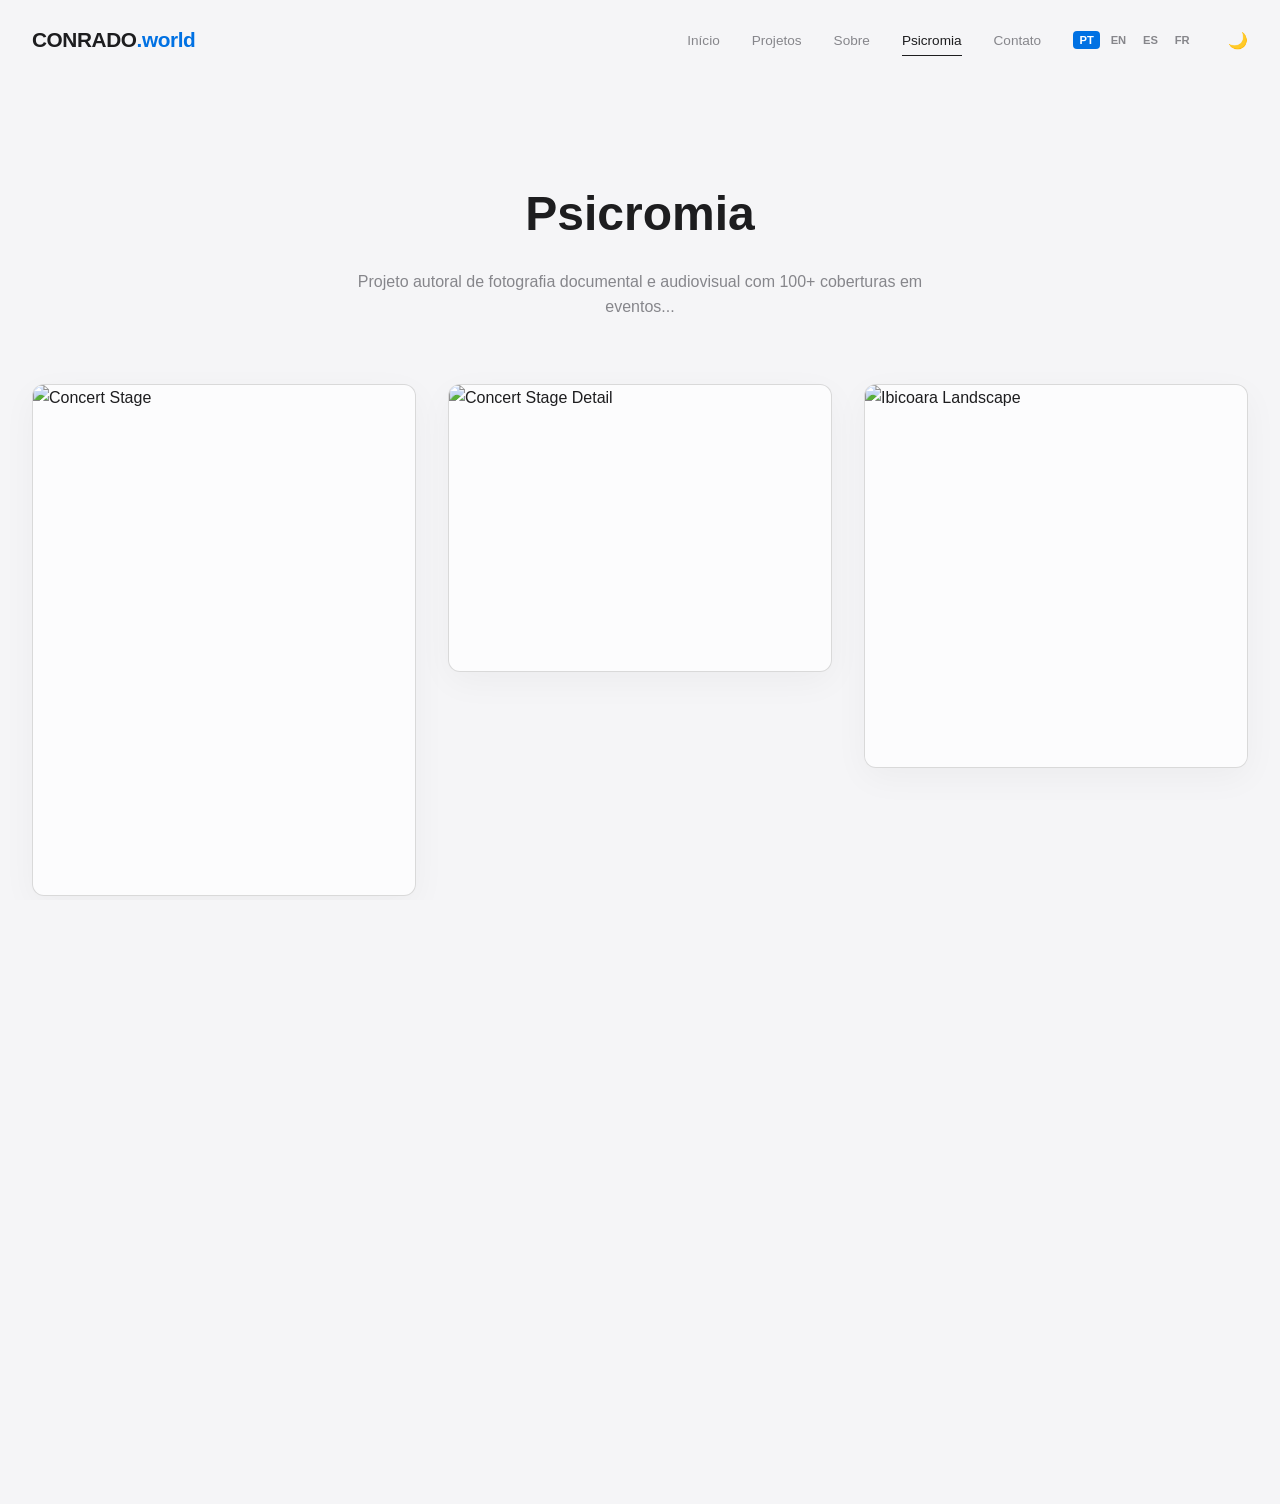
==== commit 8d7e98fa: "fix: gallery scroll with SVG fallback + remove grid overlay lines" ====
--- a/pages/fotografia.html
+++ b/pages/fotografia.html
@@ -8,7 +8,7 @@
   <meta name="description" content="Projeto autoral de fotografia documental e audiovisual por João Conrado — 100+ coberturas em eventos culturais.">
   <meta property="og:title" content="Psicromia — Fotografia Documental & Audiovisual">
   <meta property="og:description" content="Projeto autoral de fotografia documental e audiovisual com 100+ coberturas em eventos culturais.">
-  <meta property="og:url" content="https://portfolio.vercel.app/fotografia">
+  <meta property="og:url" content="https://portfolio-2xddm700w-conrider3000s-projects.vercel.app/fotografia">
   <meta property="og:type" content="website">
   <meta name="twitter:card" content="summary_large_image">
   
@@ -89,14 +89,6 @@
   </style>
 </head>
 <body style="padding-top: calc(var(--header-height) + 2rem);">
-
-  <!-- Background lines -->
-  <div class="grid-bg">
-    <div class="grid-line"></div>
-    <div class="grid-line"></div>
-    <div class="grid-line"></div>
-    <div class="grid-line"></div>
-  </div>
 
   <div class="custom-cursor" id="cursor"></div>
 
--- a/style.css
+++ b/style.css
@@ -73,28 +73,8 @@
 }
 
 /* ==========================================================================
-   GRID BACKGROUND & CANVAS
-   ========================================================================== */
-.grid-bg {
-  position: fixed;
-  top: 0;
-  left: 0;
-  width: 100%;
-  height: 100%;
-  pointer-events: none;
-  z-index: 1;
-  display: grid;
-  grid-template-columns: repeat(4, 1fr);
-  opacity: 0.03;
-}
-.grid-line {
-  border-right: 1px solid var(--text-color);
-  height: 100%;
-}
-.grid-line:last-child {
-  border-right: none;
-}
-
+   PARTICLES CANVAS
+   ========================================================================== */
 #particles-canvas {
   position: fixed;
   top: 0;
@@ -108,7 +88,62 @@
 /* ==========================================================================
    CUSTOM CURSOR & MAGNIFIER LENS
    ========================================================================== */
-/* Custom cursor and magnifier lens styles removed to use native browser cursor */
+body {
+  cursor: none;
+}
+body * {
+  cursor: none !important;
+}
+
+.custom-cursor {
+  position: fixed;
+  width: 20px;
+  height: 20px;
+  pointer-events: none;
+  z-index: 99999;
+  transform: translate(-50%, -50%);
+  display: flex;
+  align-items: center;
+  justify-content: center;
+  transition: width 0.2s ease, height 0.2s ease;
+}
+
+.custom-cursor .cursor-icon {
+  width: 18px;
+  height: 18px;
+  color: var(--text-color);
+  opacity: 0.7;
+  position: relative;
+  z-index: 2;
+  transition: width 0.2s ease, height 0.2s ease, opacity 0.2s ease;
+}
+
+.custom-cursor .cursor-ring {
+  display: none;
+}
+
+.custom-cursor.hovered {
+  width: 24px;
+  height: 24px;
+}
+.custom-cursor.hovered .cursor-icon {
+  width: 22px;
+  height: 22px;
+  opacity: 1;
+}
+
+.custom-cursor.project-hover .cursor-icon {
+  display: none;
+}
+.custom-cursor.project-hover::after {
+  content: '📷';
+  font-size: 18px;
+}
+
+@keyframes cursor-pulse {
+  0%, 100% { transform: scale(1) rotate(0deg); }
+  50% { transform: scale(1.08) rotate(8deg); }
+}
 
 /* ==========================================================================
    LOADER (INTRO ANIMATION)
@@ -203,6 +238,13 @@
 
 .logo span {
   color: var(--accent-color);
+}
+
+.header-left {
+  display: flex;
+  align-items: center;
+  gap: 2rem;
+  pointer-events: auto;
 }
 
 .nav {
@@ -424,137 +466,121 @@
   transition: transform 0.6s ease;
 }
 
-/* PSICROMIA / PROJECT DETAIL GRID GALLERY (View 3) */
+/* PSICROMIA / PROJECT DETAIL GALLERY (View 3) */
 .psicromia-space {
   width: 100%;
   height: 100%;
-  overflow-x: auto;
-  overflow-y: hidden;
-  padding: 140px 60px 60px 60px;
   display: flex;
   flex-direction: row;
-  align-items: center; /* center items vertically */
-  gap: 60px;
-  box-sizing: border-box;
-  scrollbar-width: thin;
-  scrollbar-color: rgba(134, 134, 139, 0.3) transparent;
-}
-
-/* Custom premium scrollbar for space container */
-.psicromia-space::-webkit-scrollbar {
-  height: 6px;
-  width: 6px;
-}
-.psicromia-space::-webkit-scrollbar-track {
-  background: transparent;
-}
-.psicromia-space::-webkit-scrollbar-thumb {
-  background: rgba(134, 134, 139, 0.3);
-  border-radius: 4px;
-}
-.psicromia-space::-webkit-scrollbar-thumb:hover {
-  background: rgba(134, 134, 139, 0.5);
-}
-
-.psicromia-track {
-  display: flex;
-  flex-direction: row;
-  align-items: center;
-  gap: 30px;
-  height: 55vh; /* restrict height so formats are preserved at a reasonable size */
-  max-height: 480px;
-  min-height: 280px;
-  width: auto;
+  align-items: center;
+  padding: 0 60px 0 60px;
   box-sizing: border-box;
 }
 
 /* Editorial Project Detail Header */
 .project-detail-header {
+  flex-shrink: 0;
   width: 380px;
-  flex-shrink: 0;
-  margin: 0;
-  padding: 20px 0;
-  display: flex;
-  flex-direction: column;
-  justify-content: center;
+  padding: 20px 40px 20px 0;
   box-sizing: border-box;
+  align-self: center;
 }
 
 .project-detail-header__meta {
   display: flex;
-  gap: 15px;
-  font-size: 0.85rem;
+  gap: 12px;
+  font-size: 0.8rem;
   font-weight: 600;
   text-transform: uppercase;
   letter-spacing: 0.08em;
   color: var(--accent-color);
-  margin-bottom: 12px;
+  margin-bottom: 8px;
 }
 
 .project-detail-header__title {
   font-family: var(--font-serif);
-  font-size: 3.2rem;
+  font-size: 2.8rem;
   font-weight: 700;
   line-height: 1.15;
   color: var(--text-color);
-  margin-bottom: 16px;
+  margin-bottom: 12px;
 }
 
 .project-detail-header__desc {
-  font-size: 1.1rem;
-  line-height: 1.6;
+  font-size: 1rem;
+  line-height: 1.5;
   color: var(--text-muted);
-  max-width: 100%;
   margin: 0;
 }
 
-/* Bento Mosaic Cards */
+.psicromia-track {
+  display: flex;
+  flex-direction: row;
+  align-items: center;
+  height: 55vh;
+  max-height: 500px;
+  min-height: 280px;
+  gap: 24px;
+  flex: 1;
+  overflow-x: scroll;
+  overflow-y: hidden;
+  box-sizing: border-box;
+  scrollbar-width: thin;
+  scrollbar-color: rgba(134, 134, 139, 0.3) transparent;
+  padding: 0 4px;
+}
+
+.psicromia-track::-webkit-scrollbar {
+  height: 6px;
+}
+.psicromia-track::-webkit-scrollbar-track {
+  background: transparent;
+}
+.psicromia-track::-webkit-scrollbar-thumb {
+  background: rgba(134, 134, 139, 0.3);
+  border-radius: 4px;
+}
+
+/* Gallery Cards */
 .mosaic-card {
   position: relative;
-  background-color: transparent;
-  border: none;
-  border-radius: 16px;
-  overflow: hidden;
-  transition: transform 0.5s cubic-bezier(0.16, 1, 0.3, 1);
+  height: 100%;
+  width: auto;
+  max-width: 560px;
+  min-width: 260px;
+  flex-shrink: 0;
   cursor: pointer;
+  transition: transform 0.4s cubic-bezier(0.16, 1, 0.3, 1);
+  line-height: 0;
+  background: var(--glass-bg);
+  border-radius: 10px;
+}
+
+.mosaic-card:hover {
+  transform: scale(1.02);
+}
+
+.mosaic-card img, .mosaic-card video {
   height: 100%;
   width: auto;
-  flex-shrink: 0;
-  display: flex;
-  align-items: center;
-}
-
-.mosaic-card:hover {
-  transform: translateY(-6px) scale(1.02);
-}
-
-.mosaic-card__blur-bg {
-  display: none !important;
-}
-
-.mosaic-card img, .mosaic-card video {
-  position: relative;
-  height: 100%;
-  width: auto;
+  min-height: 200px;
   object-fit: contain;
   display: block;
-  z-index: 2;
-  border-radius: 12px;
-  box-shadow: 0 15px 35px rgba(0, 0, 0, 0.06);
-  transition: transform 0.8s cubic-bezier(0.16, 1, 0.3, 1), box-shadow 0.3s ease;
+  border-radius: 10px;
+  box-shadow: 0 8px 25px rgba(0, 0, 0, 0.06);
+  transition: box-shadow 0.3s ease;
 }
 
 body[data-theme="dark"] .mosaic-card img, body[data-theme="dark"] .mosaic-card video {
-  box-shadow: 0 15px 35px rgba(0, 0, 0, 0.45);
+  box-shadow: 0 8px 25px rgba(0, 0, 0, 0.35);
 }
 
 .mosaic-card:hover img, .mosaic-card:hover video {
-  transform: scale(1.015);
-  box-shadow: 0 20px 45px rgba(0, 0, 0, 0.12);
+  box-shadow: 0 15px 35px rgba(0, 0, 0, 0.12);
 }
 
 body[data-theme="dark"] .mosaic-card:hover img, body[data-theme="dark"] .mosaic-card:hover video {
-  box-shadow: 0 20px 45px rgba(0, 0, 0, 0.55);
+  box-shadow: 0 15px 35px rgba(0, 0, 0, 0.5);
 }
 
 
@@ -634,33 +660,29 @@
 
 @media (max-width: 768px) {
   .psicromia-space {
-    display: block;
-    overflow-x: hidden;
-    overflow-y: auto;
-    height: auto;
-    padding: 100px 20px 80px 20px;
+    flex-direction: column;
+    align-items: stretch;
+    padding: 100px 16px 60px 16px;
   }
   .project-detail-header {
     width: 100%;
-    margin-bottom: 30px;
-    padding: 0;
-    display: block;
+    max-width: 100%;
+    padding: 10px 0;
+    margin-bottom: 1rem;
   }
   .project-detail-header__title {
-    font-size: 2.3rem;
+    font-size: 2rem;
   }
   .psicromia-track {
-    display: grid;
-    grid-template-columns: 1fr;
-    grid-auto-rows: auto;
-    gap: 16px;
-    height: auto;
+    height: 40vh;
+    min-height: 200px;
+    gap: 10px;
+    flex: none;
     width: 100%;
   }
   .mosaic-card {
-    grid-column: span 1 !important;
-    grid-row: span 1 !important;
-    height: 280px;
+    width: auto;
+    max-width: 90vw;
   }
 }
 
@@ -672,12 +694,12 @@
    ========================================================================== */
 .morph-card {
   position: absolute;
-  width: 300px;
-  height: 200px;
+  width: 360px;
+  height: 240px;
   left: 50%;
   top: 50%;
-  margin-left: -150px;
-  margin-top: -100px;
+  margin-left: -180px;
+  margin-top: -120px;
   background-color: var(--glass-bg);
   border: 1px solid var(--glass-border);
   border-radius: 14px;
@@ -685,7 +707,6 @@
   overflow: hidden;
   transform-origin: center center;
   user-select: none;
-  transition: border-color 0.4s ease, box-shadow 0.4s ease, width 0.3s ease, height 0.3s ease, margin 0.3s ease;
   transform-style: preserve-3d;
   will-change: transform, opacity;
 }
@@ -694,15 +715,30 @@
   position: relative;
   width: 100%;
   height: 100%;
-  object-fit: contain;
+  object-fit: cover;
   pointer-events: none;
   z-index: 2;
   transition: transform 0.6s ease;
 }
 
-.morph-card:hover {
+/* hover border handled by JS in Orbit mode */
+
+/* Circle mode: crops orbit cards into circles */
+body.circle-mode .morph-card {
+  border-radius: 50%;
+  width: 160px;
+  height: 160px;
+  margin-left: -80px;
+  margin-top: -80px;
+}
+
+body.circle-mode .morph-card img {
+  object-fit: cover;
+  height: 100%;
+}
+
+body.circle-mode .morph-card:hover {
   border-color: var(--accent-color);
-  box-shadow: 0 20px 40px rgba(200, 168, 130, 0.15);
 }
 
 /* Metadata Overlay for Active Cascade Cards */
@@ -715,124 +751,88 @@
    ========================================================================== */
 .project-info-panel {
   position: fixed;
-  top: calc(50% - 30px);
-  left: calc(50% + 45px); /* moved closer to the center card */
-  transform: translateY(-50%);
-  width: 380px; /* slightly wider */
-  height: 260px; /* slightly taller */
-  background-color: var(--glass-bg);
-  border: 1px solid var(--glass-border);
-  backdrop-filter: blur(30px) saturate(190%);
-  -webkit-backdrop-filter: blur(30px) saturate(190%);
-  padding: 1.1rem 1.3rem; /* adjusted padding */
-  border-radius: 14px;
-  box-shadow: var(--card-shadow);
+  left: 75%;
+  top: 50%;
+  transform: translate(-50%, -50%);
+  width: 380px;
   z-index: 850;
   pointer-events: auto;
-  transition: border-color 0.4s ease, box-shadow 0.4s ease;
   display: flex;
   flex-direction: column;
-  justify-content: space-between;
   box-sizing: border-box;
-  overflow: hidden;
-}
-
-.project-info-panel:hover {
-  border-color: var(--accent-color);
-  box-shadow: 0 20px 40px rgba(200, 168, 130, 0.12);
 }
 
 .info-panel-more-btn {
-  background: var(--text-color);
-  color: var(--bg-color);
-  border: 1px solid var(--border-color);
-  padding: 0.65rem 1.4rem;
-  border-radius: 30px;
+  background: none;
+  color: var(--accent-color);
+  border: none;
+  padding: 0;
+  font-family: var(--font-sans);
+  font-size: 0.85rem;
+  font-weight: 600;
+  cursor: pointer;
+  display: inline-flex;
+  align-items: center;
+  gap: 6px;
+  transition: opacity 0.3s ease;
+  margin-top: 0.2rem;
+}
+
+.info-panel-more-btn:hover {
+  opacity: 0.7;
+}
+
+.project-info-panel__meta {
+  display: flex;
+  align-items: center;
+  gap: 0.6rem;
+  margin: 0 0 0.5rem 0;
   font-family: var(--font-display);
   font-size: 0.75rem;
-  font-weight: 600;
+  font-weight: 500;
   text-transform: uppercase;
   letter-spacing: 0.05em;
-  cursor: pointer;
-  display: inline-flex;
-  align-items: center;
-  gap: 8px;
-  transition: background-color 0.3s ease, color 0.3s ease, transform 0.2s ease, border-color 0.3s ease;
-  margin-top: 0.5rem;
-}
-
-.info-panel-more-btn:hover {
-  background-color: var(--accent-color);
-  color: #ffffff;
-  border-color: var(--accent-color);
-  transform: translateY(-2px);
-}
-
-.info-panel-more-btn:active {
-  transform: translateY(0);
-}
-
-.project-info-panel__meta {
-  display: flex;
-  align-items: center;
-  gap: 0.6rem;
-  margin: 0;
-  font-family: var(--font-display);
-  font-size: 0.68rem;
+  color: var(--text-muted);
+}
+
+.project-info-panel__year {
   font-weight: 600;
-  text-transform: uppercase;
-  letter-spacing: 0.05em;
-}
-
-.project-info-panel__year {
-  background-color: var(--text-color);
-  color: var(--bg-color);
-  padding: 0.15rem 0.4rem;
-  border-radius: 4px;
+  color: var(--accent-color);
 }
 
 .project-info-panel__tags {
-  color: var(--accent-dark);
+  color: var(--text-muted);
+  opacity: 0.7;
 }
 
 .project-info-panel__title {
   font-family: var(--font-serif);
-  font-size: 1.5rem; /* larger text size */
+  font-size: 1.8rem;
   font-weight: 700;
-  line-height: 1.15;
-  color: var(--text-color);
-  margin: 0.2rem 0;
-  white-space: nowrap;
-  overflow: hidden;
-  text-overflow: ellipsis;
+  line-height: 1.2;
+  color: var(--text-color);
+  margin: 0 0 0.3rem 0;
 }
 
 .project-info-panel__subtitle {
   font-family: var(--font-display);
-  font-size: 0.9rem; /* larger text size */
+  font-size: 1rem;
   font-weight: 500;
   color: var(--accent-color);
-  margin: 0 0 0.2rem 0;
+  margin: 0 0 0.5rem 0;
   letter-spacing: 0.01em;
 }
 
 .project-info-panel__divider {
-  width: 30px;
-  height: 1px;
-  background-color: var(--border-color);
-  margin: 0.3rem 0;
+  display: none;
 }
 
 .project-info-panel__desc {
   font-family: var(--font-sans);
-  font-size: 0.88rem; /* larger text size */
-  line-height: 1.45;
+  font-size: 0.9rem;
+  line-height: 1.5;
   color: var(--text-muted);
-  margin: 0 0 0.4rem 0;
-  display: -webkit-box;
-  -webkit-line-clamp: 2;
-  -webkit-box-orient: vertical;
-  overflow: hidden;
+  margin: 0 0 0.8rem 0;
 }
 
 .morph-card__title {
